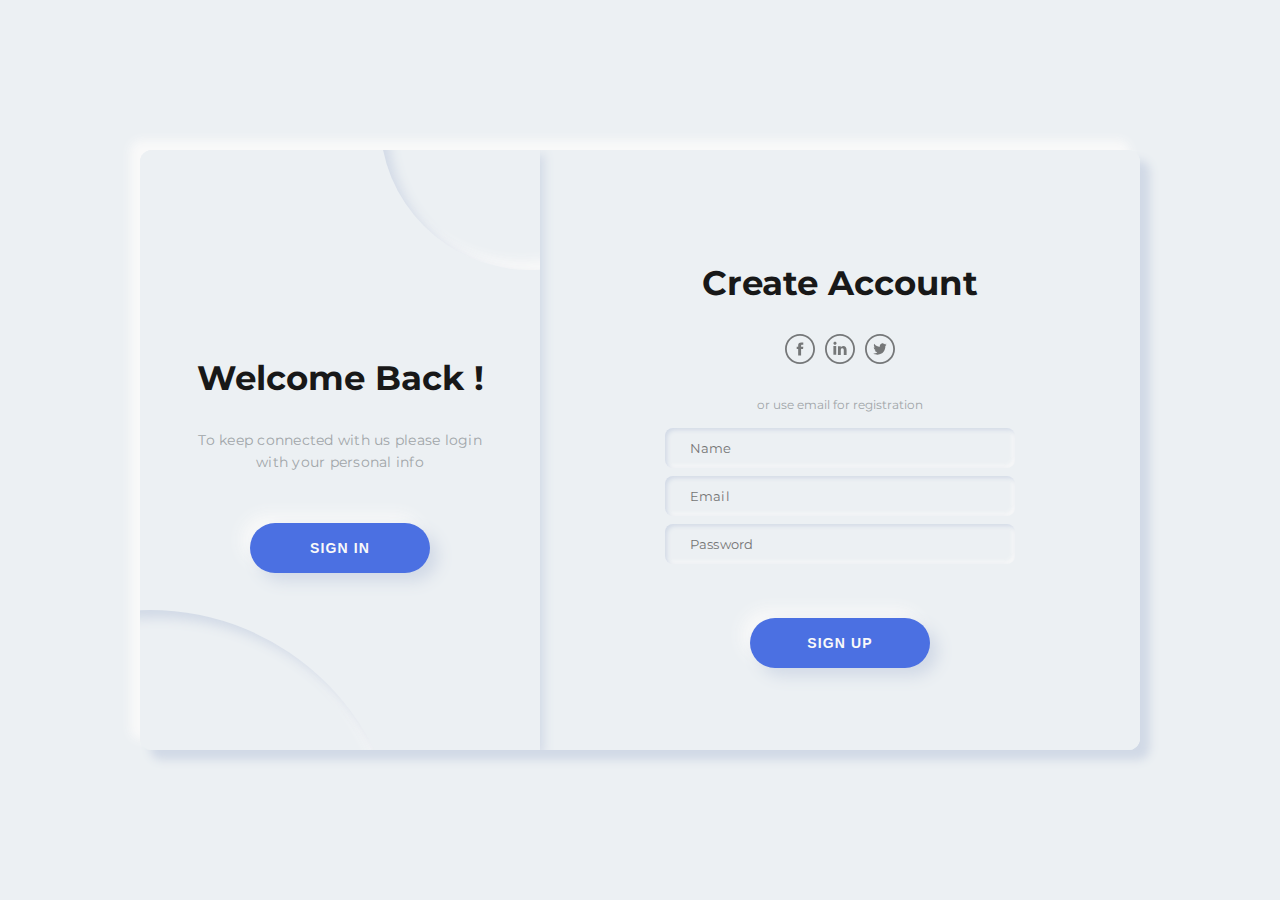
==== src/main/webapp/index.html @ 0974d9fb "index.html - test cool login (incomplete)" ====
<!DOCTYPE html>
<html lang="es" dir="ltr">
  <head>
    <meta name="viewport" content="width=device-width, user-scalable=no, initial-scale=1.0">
    <meta charset="utf-8">
    <link rel="stylesheet" type="text/css" href="main.css">
    <link href="https://fonts.googleapis.com/css2?family=Montserrat:wght@400;700;800&display=swap" rel="stylesheet">
  </head>
  <body>
    <div class="main">
      <div class="container a-container" id="a-container">
        <form class="form" id="a-form" method="" action="">
          <h2 class="form_title title">Create Account</h2>
          <div class="form__icons"><img class="form__icon" src="[data-uri]" alt=""><img class="form__icon" src="[data-uri]"><img class="form__icon" src="[data-uri]"></div><span class="form__span">or use email for registration</span>
          <input class="form__input" type="text" placeholder="Name">
          <input class="form__input" type="text" placeholder="Email">
          <input class="form__input" type="password" placeholder="Password">
          <button class="form__button button submit">SIGN UP</button>
        </form>
      </div>
      <div class="container b-container" id="b-container">
        <form class="form" id="b-form" method="" action="">
          <h2 class="form_title title">Sign in to Website</h2>
          <div class="form__icons"><img class="form__icon" src="[data-uri]" alt=""><img class="form__icon" src="[data-uri]"><img class="form__icon" src="[data-uri]"></div><span class="form__span">or use your email account</span>
          <input class="form__input" type="text" placeholder="Email">
          <input class="form__input" type="password" placeholder="Password"><a class="form__link">Forgot your password?</a>
          <button class="form__button button submit">SIGN IN</button>
        </form>
      </div>
      <div class="switch" id="switch-cnt">
        <div class="switch__circle"></div>
        <div class="switch__circle switch__circle--t"></div>
        <div class="switch__container" id="switch-c1">
          <h2 class="switch__title title">Welcome Back !</h2>
          <p class="switch__description description">To keep connected with us please login with your personal info</p>
          <button class="switch__button button switch-btn">SIGN IN</button>
        </div>
        <div class="switch__container is-hidden" id="switch-c2">
          <h2 class="switch__title title">Hello Friend !</h2>
          <p class="switch__description description">Enter your personal details and start journey with us</p>
          <button class="switch__button button switch-btn">SIGN UP</button>
        </div>
      </div>
    </div>
    <!-- <script src="main.js"></script> -->
  </body>
</html>
---- src/main/webapp/main.css ----
/* author: https://codepen.io/ricardoolivaalonso/pen/YzyaRPN
Ricardo Oliva Alonso */
*, *::after, *::before {
  margin: 0;
  padding: 0;
  box-sizing: border-box;
  user-select: none;
}

/* Generic */
body {
  width: 100%;
  height: 100vh;
  display: flex;
  justify-content: center;
  align-items: center;
  font-family: "Montserrat", sans-serif;
  font-size: 12px;
  background-color: #ecf0f3;
  color: #a0a5a8;
}

/**/
.main {
  position: relative;
  width: 1000px;
  min-width: 1000px;
  min-height: 600px;
  height: 600px;
  padding: 25px;
  background-color: #ecf0f3;
  box-shadow: 10px 10px 10px #d1d9e6, -10px -10px 10px #f9f9f9;
  border-radius: 12px;
  overflow: hidden;
}
@media (max-width: 1200px) {
  .main {
    transform: scale(0.7);
  }
}
@media (max-width: 1000px) {
  .main {
    transform: scale(0.6);
  }
}
@media (max-width: 800px) {
  .main {
    transform: scale(0.5);
  }
}
@media (max-width: 600px) {
  .main {
    transform: scale(0.4);
  }
}

.container {
  display: flex;
  justify-content: center;
  align-items: center;
  position: absolute;
  top: 0;
  width: 600px;
  height: 100%;
  padding: 25px;
  background-color: #ecf0f3;
  transition: 1.25s;
}

.form {
  display: flex;
  justify-content: center;
  align-items: center;
  flex-direction: column;
  width: 100%;
  height: 100%;
}
.form__icon {
  object-fit: contain;
  width: 30px;
  margin: 0 5px;
  opacity: 0.5;
  transition: 0.15s;
}
.form__icon:hover {
  opacity: 1;
  transition: 0.15s;
  cursor: pointer;
}
.form__input {
  width: 350px;
  height: 40px;
  margin: 4px 0;
  padding-left: 25px;
  font-size: 13px;
  letter-spacing: 0.15px;
  border: none;
  outline: none;
  font-family: "Montserrat", sans-serif;
  background-color: #ecf0f3;
  transition: 0.25s ease;
  border-radius: 8px;
  box-shadow: inset 2px 2px 4px #d1d9e6, inset -2px -2px 4px #f9f9f9;
}
.form__input:focus {
  box-shadow: inset 4px 4px 4px #d1d9e6, inset -4px -4px 4px #f9f9f9;
}
.form__span {
  margin-top: 30px;
  margin-bottom: 12px;
}
.form__link {
  color: #181818;
  font-size: 15px;
  margin-top: 25px;
  border-bottom: 1px solid #a0a5a8;
  line-height: 2;
}

.title {
  font-size: 34px;
  font-weight: 700;
  line-height: 3;
  color: #181818;
}

.description {
  font-size: 14px;
  letter-spacing: 0.25px;
  text-align: center;
  line-height: 1.6;
}

.button {
  width: 180px;
  height: 50px;
  border-radius: 25px;
  margin-top: 50px;
  font-weight: 700;
  font-size: 14px;
  letter-spacing: 1.15px;
  background-color: #4B70E2;
  color: #f9f9f9;
  box-shadow: 8px 8px 16px #d1d9e6, -8px -8px 16px #f9f9f9;
  border: none;
  outline: none;
}

/**/
.a-container {
  z-index: 100;
  left: calc(100% - 600px );
}

.b-container {
  left: calc(100% - 600px );
  z-index: 0;
}

.switch {
  display: flex;
  justify-content: center;
  align-items: center;
  position: absolute;
  top: 0;
  left: 0;
  height: 100%;
  width: 400px;
  padding: 50px;
  z-index: 200;
  transition: 1.25s;
  background-color: #ecf0f3;
  overflow: hidden;
  box-shadow: 4px 4px 10px #d1d9e6, -4px -4px 10px #f9f9f9;
}
.switch__circle {
  position: absolute;
  width: 500px;
  height: 500px;
  border-radius: 50%;
  background-color: #ecf0f3;
  box-shadow: inset 8px 8px 12px #d1d9e6, inset -8px -8px 12px #f9f9f9;
  bottom: -60%;
  left: -60%;
  transition: 1.25s;
}
.switch__circle--t {
  top: -30%;
  left: 60%;
  width: 300px;
  height: 300px;
}
.switch__container {
  display: flex;
  justify-content: center;
  align-items: center;
  flex-direction: column;
  position: absolute;
  width: 400px;
  padding: 50px 55px;
  transition: 1.25s;
}
.switch__button {
  cursor: pointer;
}
.switch__button:hover {
  box-shadow: 6px 6px 10px #d1d9e6, -6px -6px 10px #f9f9f9;
  transform: scale(0.985);
  transition: 0.25s;
}
.switch__button:active, .switch__button:focus {
  box-shadow: 2px 2px 6px #d1d9e6, -2px -2px 6px #f9f9f9;
  transform: scale(0.97);
  transition: 0.25s;
}

/**/
.is-txr {
  left: calc(100% - 400px );
  transition: 1.25s;
  transform-origin: left;
}

.is-txl {
  left: 0;
  transition: 1.25s;
  transform-origin: right;
}

.is-z200 {
  z-index: 200;
  transition: 1.25s;
}

.is-hidden {
  visibility: hidden;
  opacity: 0;
  position: absolute;
  transition: 1.25s;
}

.is-gx {
  animation: is-gx 1.25s;
}

@keyframes is-gx {
  0%, 10%, 100% {
    width: 400px;
  }
  30%, 50% {
    width: 500px;
  }
}
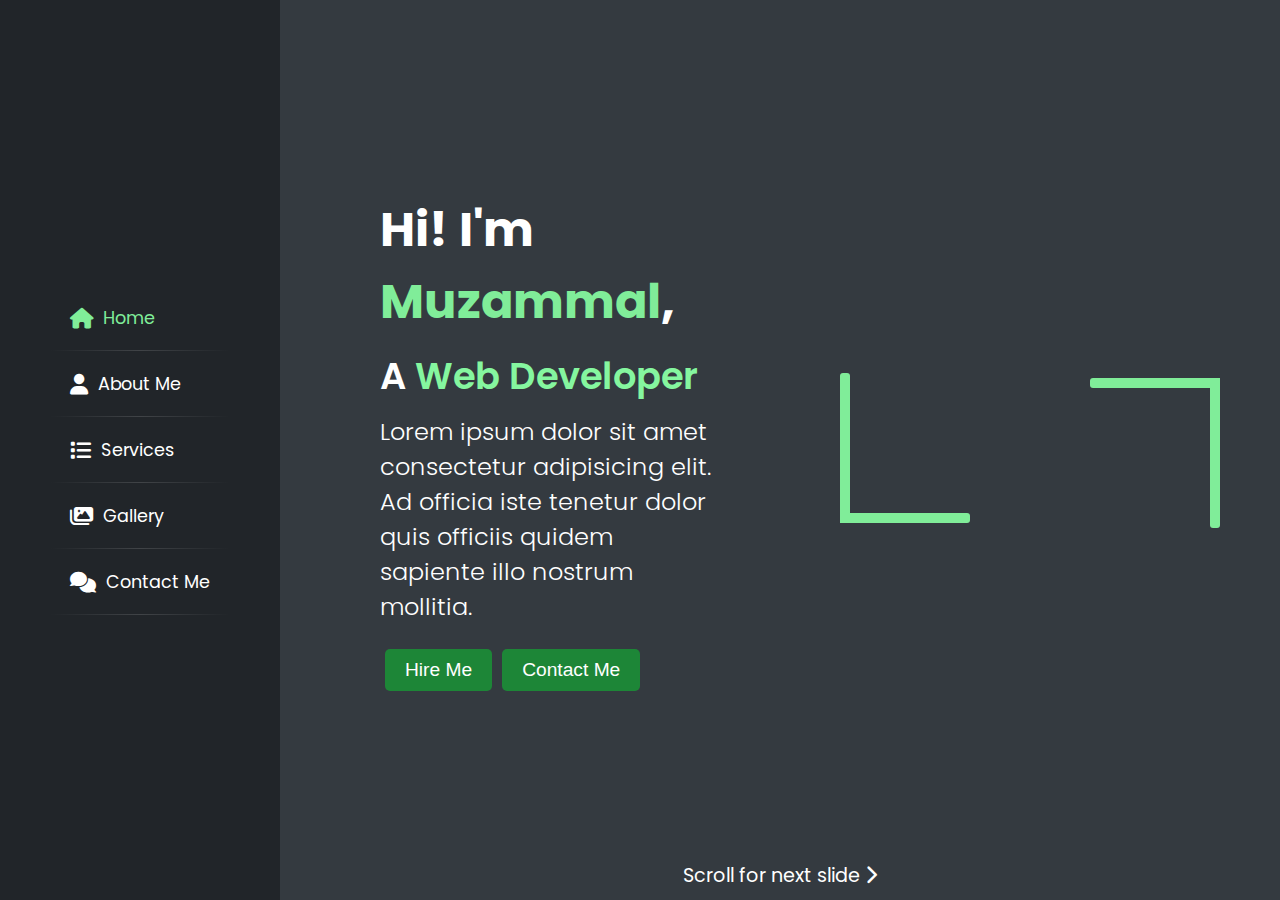
==== commit 4ec6fe9e: "html example page" ====
--- a/src/main/webapp/index.html
+++ b/src/main/webapp/index.html
@@ -1,47 +1,208 @@
 <!DOCTYPE html>
-<html lang="es" dir="ltr">
-  <head>
-    <meta name="viewport" content="width=device-width, user-scalable=no, initial-scale=1.0">
-    <meta charset="utf-8">
-    <link rel="stylesheet" type="text/css" href="main.css">
-    <link href="https://fonts.googleapis.com/css2?family=Montserrat:wght@400;700;800&display=swap" rel="stylesheet">
-  </head>
-  <body>
-    <div class="main">
-      <div class="container a-container" id="a-container">
-        <form class="form" id="a-form" method="" action="">
-          <h2 class="form_title title">Create Account</h2>
-          <div class="form__icons"><img class="form__icon" src="[data-uri]" alt=""><img class="form__icon" src="[data-uri]"><img class="form__icon" src="[data-uri]"></div><span class="form__span">or use email for registration</span>
-          <input class="form__input" type="text" placeholder="Name">
-          <input class="form__input" type="text" placeholder="Email">
-          <input class="form__input" type="password" placeholder="Password">
-          <button class="form__button button submit">SIGN UP</button>
-        </form>
-      </div>
-      <div class="container b-container" id="b-container">
-        <form class="form" id="b-form" method="" action="">
-          <h2 class="form_title title">Sign in to Website</h2>
-          <div class="form__icons"><img class="form__icon" src="[data-uri]" alt=""><img class="form__icon" src="[data-uri]"><img class="form__icon" src="[data-uri]"></div><span class="form__span">or use your email account</span>
-          <input class="form__input" type="text" placeholder="Email">
-          <input class="form__input" type="password" placeholder="Password"><a class="form__link">Forgot your password?</a>
-          <button class="form__button button submit">SIGN IN</button>
-        </form>
-      </div>
-      <div class="switch" id="switch-cnt">
-        <div class="switch__circle"></div>
-        <div class="switch__circle switch__circle--t"></div>
-        <div class="switch__container" id="switch-c1">
-          <h2 class="switch__title title">Welcome Back !</h2>
-          <p class="switch__description description">To keep connected with us please login with your personal info</p>
-          <button class="switch__button button switch-btn">SIGN IN</button>
-        </div>
-        <div class="switch__container is-hidden" id="switch-c2">
-          <h2 class="switch__title title">Hello Friend !</h2>
-          <p class="switch__description description">Enter your personal details and start journey with us</p>
-          <button class="switch__button button switch-btn">SIGN UP</button>
-        </div>
-      </div>
-    </div>
-    <!-- <script src="main.js"></script> -->
-  </body>
+<html lang="en">
+
+<head>
+	<meta charset="UTF-8">
+	<meta name="viewport" content="width=device-width, initial-scale=1.0">
+	<link rel="stylesheet" href="https://cdnjs.cloudflare.com/ajax/libs/font-awesome/6.5.2/css/all.min.css">
+	<link rel="stylesheet" href="https://cdn.jsdelivr.net/npm/swiper@10/swiper-bundle.min.css">
+	<link rel="stylesheet" href="style.css">
+	<script defer src="https://cdnjs.cloudflare.com/ajax/libs/Swiper/11.0.5/swiper-bundle.min.js"></script>
+	<script defer src="main.js"></script>
+	<title>Document</title>
+</head>
+
+<body>
+
+	<main>
+		<aside>
+			<ul class="Links">
+				<li onclick="Navigate(0)" class="activeLink"><i class="fa-solid fa-house"></i>
+					<p>Home</p>
+				</li>
+				<li onclick="Navigate(1)"><i class="fa-solid fa-user"></i>
+					<p>About Me</p>
+				</li>
+				<li onclick="Navigate(2)"><i class="fa-solid fa-list"></i>
+					<p>Services</p>
+				</li>
+				<li onclick="Navigate(3)"><i class="fa-solid fa-images"></i>
+					<p>Gallery</p>
+				</li>
+				<li onclick="Navigate(4)"><i class="fa-solid fa-comments"></i>
+					<p>Contact Me</p>
+				</li>
+			</ul>
+		</aside>
+		<div class="swiper mySwiper">
+			<div class="SlideContainer swiper-wrapper">
+				<div class="swiper-slide home-slide">
+					<div class="HomeContent">
+						<h1>Hi! I'm <span class="stylized-name">Muzammal</span>,</h1>
+						<h2>A <span class="proffesions">Web Developer</span></h2>
+						<p class="heroline">Lorem ipsum dolor sit amet consectetur adipisicing elit. Ad officia iste
+							tenetur dolor quis officiis quidem sapiente illo nostrum mollitia.</p>
+						<div class="buttonGroup"><button>Hire Me</button><button>Contact Me</button></div>
+					</div>
+					<div class="SideImg">
+						<div class="top-right-corner">
+							<hr class="hr1">
+							<hr class="hr2">
+						</div>
+						<img src="https://picsum.photos/id/237/200/200" alt="">
+						<div class="bottom-left-corner">
+							<hr class="hr1">
+							<hr class="hr2">
+						</div>
+					</div>
+					<p class="slide-help">Scroll for next slide <i class="fa-solid fa-chevron-right fa-shake"></i>
+					</p>
+				</div>
+				<div class="swiper-slide">
+					<div class="about-us">
+						<h1 class="heading">About Me</h1>
+						<h3 class="sub-heading">I'm Muzammal, <span class="proffesions">A Web Developer</span></h3>
+						<p class="aboutme-deatils">
+							Lorem ipsum dolor sit amet consectetur adipisicing elit. Impedit iure, iste debitis unde
+							maiores earum, ipsam quaerat quo magni sunt nisi at ullam nostrum pariatur soluta mollitia
+							omnis consectetur qui similique doloribus vitae sit est in modi. Officia libero, animi
+							repellendus debitis labore ipsa exercitationem ut ex. Natus ullam officiis qui fuga optio
+							incidunt, ipsum atque ducimus quas ad eveniet nulla sit consectetur velit inventore possimus
+							quae provident, repudiandae eaque sed quos mollitia omnis error. Hic animi porro asperiores
+							ratione voluptatibus commodi, architecto officia nobis ducimus sint, placeat enim? Ab
+							obcaecati ad provident et possimus. Ullam ipsa laborum sint autem!
+						</p>
+						<div class="about-me-divison">
+							<div class="about-me-table">
+								<li><span>Experience:</span> 5+ years</li>
+								<li><span>Country:</span> Pakistan</li>
+								<li><span>Avability:</span> 24/7 </li>
+								<li><span>Satisfied Clients:</span>200+</li>
+								<li><span>Age</span>:20</li>
+								<li><span>Phone</span>:123-456-7890</li>
+								<li><span>Language Used:</span>HTML</li>
+								<li><span>Degree</span>:CS</li>
+								<div class="buttonGroup"><button>Hire Me</button><button>Contact Me</button></div>
+							</div>
+
+							<div class="skill-bar">
+								<li>
+									<p>HTML</p>
+									<div class="bar">
+										<div class="active-bar" style="width:99%"></div>
+									</div>
+								</li>
+								<li>
+									<p>CSS</p>
+									<div class="bar">
+										<div class="active-bar" style="width:80%"></div>
+									</div>
+								</li>
+								<li>
+									<p>JavaScript</p>
+									<div class="bar">
+										<div class="active-bar" style="width:85%"></div>
+									</div>
+								</li>
+								<li>
+									<p>Python</p>
+									<div class="bar">
+										<div class="active-bar" style="width:50%"></div>
+									</div>
+								</li>
+								<li>
+									<p>Django</p>
+									<div class="bar">
+										<div class="active-bar" style="width:60%"></div>
+									</div>
+								</li>
+							</div>
+						</div>
+					</div>
+				</div>
+				<div class="swiper-slide services">
+
+					<h1 class="heading">Services</h1>
+					<div class="service">
+						<div class="service-icon"><i class="fa-solid fa-pen-ruler"></i></div>
+						<h2>Web Design</h2>
+						<p>Lorem ipsum dolor sit amet consectetur adipisicing elit. Id, quod.</p>
+					</div>
+					<div class="service">
+						<div class="service-icon"><i class="fa-solid fa-globe"></i></div>
+						<h2>Web Development</h2>
+						<p>Lorem ipsum dolor sit amet consectetur adipisicing elit. Id, quod.</p>
+					</div>
+					<div class="service">
+						<div class="service-icon"><i class="fa-solid fa-magnifying-glass"></i></div>
+						<h2>SEO</h2>
+						<p>Lorem ipsum dolor sit amet consectetur adipisicing elit. Id, quod.</p>
+					</div>
+					<div class="service">
+						<div class="service-icon"><i class="fa-solid fa-image"></i></div>
+						<h2>Graphic Designer</h2>
+						<p>Lorem ipsum dolor sit amet consectetur adipisicing elit. Id, quod.</p>
+					</div>
+					<div class="service">
+						<div class="service-icon"><i class="fa-solid fa-mobile-screen-button"></i></div>
+						<h2>Software Developer</h2>
+						<p>Lorem ipsum dolor sit amet consectetur adipisicing elit. Id, quod.</p>
+					</div>
+					<div class="service">
+						<div class="service-icon"><i class="fa-solid fa-database"></i></div>
+						<h2>Database Admin</h2>
+						<p>Lorem ipsum dolor sit amet consectetur adipisicing elit. Id, quod.</p>
+					</div>
+				</div>
+				<div class="swiper-slide gallery">
+					<h1 class="heading">Gallery</h1>
+					<div class="project"><img src="https://picsum.photos/200/300?random=1" alt=""></div>
+					<div class="project"><img src="https://picsum.photos/200/300?random=2" alt=""></div>
+					<div class="project"><img src="https://picsum.photos/200/300?random=3" alt=""></div>
+					<div class="project"><img src="https://picsum.photos/200/300?random=4" alt=""></div>
+					<div class="project"><img src="https://picsum.photos/200/300?random=5" alt=""></div>
+					<div class="project"><img src="https://picsum.photos/200/300?random=6" alt=""></div>
+				</div>
+				<div class="swiper-slide contactMe">
+					<h1 class="heading">Contact Me</h1>
+					<div class="contactinfo"><i class="fa-solid fa-phone"></i>
+						<h3>Mobile No</h3>
+						<p>123-456-7890</p>
+					</div>
+					<div class="contactinfo"><i class="fa-solid fa-location-dot"></i>
+						<h3>Location</h3>
+						<p>Somewhere On Earth</p>
+					</div>
+					<div class="contactinfo"><i class="fa-regular fa-envelope"></i>
+						<h3>Email</h3>
+						<p>abc123@gmail.com</p>
+					</div>
+					<div class="contactinfo"><i class="fa-solid fa-globe"></i>
+						<h3>Website</h3>
+						<p>www.abc123.com</p>
+					</div>
+					<form>
+						<h2>Send Me A Message <div class="SocialLinks">
+								<i class="fa-brands fa-codepen"></i>
+								<i class="fa-brands fa-instagram"></i>
+								<i class="fa-brands fa-twitter"></i>
+								<i class="fa-brands fa-twitter"></i>
+								<i class="fa-brands fa-facebook"></i>
+							</div>
+						</h2>
+						<input type="text" placeholder="Name">
+						<input type="text" placeholder="email">
+						<textarea rows="10" placeholder="Type your Message Here..."></textarea>
+						<button class="primary">Send</button>
+
+					</form>
+					<footer>
+						<li>Copyright © 2023 Muzammal.</li>
+					</footer>
+				</div>
+			</div>
+	</main>
+
+</body>
+
 </html>--- a/src/main/webapp/style.css
+++ b/src/main/webapp/style.css
@@ -0,0 +1,520 @@
+/* author: https://codepen.io/MuzammalAhmed/pen/qBGVZPe
+Muzammal Ahmed */
+
+
+@import url('https://fonts.googleapis.com/css2?family=Poppins:ital,wght@0,100;0,200;0,300;0,400;0,500;0,600;0,700;0,800;0,900;1,100;1,200;1,300;1,500;1,600;1,700;1,800;1,900&display=swap');
+@import url('https://fonts.googleapis.com/css2?family=Bonbon&display=swap');
+
+* {
+    padding: 0;
+    margin: 0;
+    box-sizing: border-box;
+}
+
+body {
+    height: 100vh;
+}
+
+main {
+    display: flex;
+    height: 100%;
+    width: 100%;
+    font-family: Poppins;
+}
+
+aside {
+    width: 280px;
+    display: flex;
+    flex-direction: column;
+    height: 100%;
+    font-size: 1.1rem;
+    background-color: #212529;
+    backdrop-filter: blur(20px);
+}
+
+.Links {
+    display: flex;
+    flex-direction: column;
+    margin: auto;
+}
+
+aside li {
+    list-style-type: none;
+    display: flex;
+    padding: 20px;
+    gap: 10px;
+    color: white;
+    align-items: center;
+    cursor: pointer;
+    position: relative;
+    transition-duration: 0.2s;
+}
+
+aside li:hover {
+    color: #80ed99;
+}
+
+aside li::after {
+    position: absolute;
+    width: 100%;
+    left: 0px;
+    height: 1px;
+    background: linear-gradient(to left, transparent, #ffffff24, transparent);
+    content: '';
+    bottom: 0px;
+}
+
+aside li i {
+    font-size: 1.3rem;
+}
+.activeLink{
+    color:#80ed99
+}
+.mySwiper {
+
+    flex: 1;
+    height: 100%;
+}
+
+.home-slide {
+    color: white;
+    display: flex;
+    background-color: #343a40;
+}
+
+.HomeContent {
+    margin: auto 0px;
+    flex: 1;
+    height: auto;
+    
+    padding: 100px;
+    user-select: none;
+}
+
+.SideImg {
+    width: 30%;
+
+
+    margin: auto 10px;
+    margin-right: 100px;
+    position: relative;
+}
+
+.SideImg img {
+    width: 100%;
+    border-radius: 10px;
+}
+
+.SideImg .top-right-corner,
+.bottom-left-corner {
+    position: absolute;
+}
+
+.bottom-left-corner {
+    left: -50px;
+    bottom: -50px;
+    rotate: -90deg;
+}
+
+.top-right-corner {
+    right: -50px;
+    top: -50px;
+    rotate: 90deg;
+}
+
+.hr1 {
+    width: 150px;
+    height: 10px;
+    border: none;
+    background: #80ed99;
+    border-top-right-radius: 3px;
+    border-bottom-right-radius: 3px;
+}
+
+.hr2 {
+    width: 10px;
+    height: 120px;
+    border-bottom-left-radius: 3px;
+
+    background: #80ed99;
+    border: none;
+    border-bottom-right-radius: 3px;
+}
+
+.HomeContent h1 {
+    font-size: 3em;
+    font-weight: 700;
+    margin-bottom: 10px;
+}
+
+.HomeContent h2 {
+    font-size: 2.3em;
+    margin-bottom: 10px;
+    font-weight: 600;
+
+}
+
+.HomeContent h1 .stylized-name {
+    font-weight: 700;
+    color: #80ed99;
+}
+
+.proffesions {
+    color: #85f69f;
+}
+
+.HomeContent .heroline {
+    font-size: 1.5rem;
+    font-weight: 300;
+    padding-right:50px;
+}
+
+.buttonGroup {
+    display: flex;
+    padding: 10px 0px;
+    margin-top: 10px;
+}
+
+.buttonGroup button ,.primary{
+    padding: 10px 20px;
+    border: none;
+    outline: none;
+    font-size: 1.2rem;
+    font-weight: 500;
+    margin: 5px;
+    cursor: pointer;
+    background-color: #1d8637;
+    color: white;
+    border-radius: 5px;
+}
+
+.slide-help {
+    position: absolute;
+    bottom: 10px;
+    width: 100%;
+    text-align: center;
+    font-weight: 400;
+    z-index: 100;
+    left: 0%;
+    width: 100%;
+    box-sizing: border-box;
+    font-size: 1.2rem;
+}
+
+
+
+.mySwiper {
+    width: 80vw;
+    height: 100vh;
+    overflow: hidden;
+    background-color: #343a40;
+}
+
+.swiper-slide {
+    width: 100%;
+
+    background-color: #343a40;
+    height: 100%;
+}
+
+.about-us {
+    width:100%;
+    height:100%;
+
+    padding: 100px;
+    color: white;
+}
+
+.heading {
+    padding: 20px 10px;
+    font-size: 2.5rem;
+    color: #80ed99;
+}
+
+.about-us h3 {
+    padding: 10px;
+
+}
+
+.aboutme-deatils {
+    padding: 20px;
+    font-weight: 300;
+}
+
+.about-me-divison {
+    display: flex;
+}
+
+.about-me-table {
+    width: 60%;
+    display: grid;
+    grid-template-columns: repeat(2, 50%);
+}
+
+.about-me-table li {
+    padding: 20px;
+    position: relative;
+}
+
+.about-me-table li::after {
+    position: absolute;
+    width: 100%;
+    left: 0px;
+    height: 1px;
+    background: linear-gradient(to left, transparent, #ffffff77, transparent);
+    content: '';
+    bottom: 0px;
+}
+
+.about-me-table span {
+    color: #80ed99;
+    font-weight: bold;
+    margin-right: 5px;
+}
+
+.about-me-table .buttonGroup {
+    grid-column: 1/span 2;
+    justify-content: center;
+    padding: 50px;
+    flex: 1;
+}
+
+.skill-bar {
+    width: calc(40% - 20px);
+}
+
+.skill-bar li {
+    width: 100%;
+    padding: 10px;
+}
+
+.skill-bar p {
+    color: #80ed99;
+    font-weight: bold;
+    margin: 10px;
+}
+
+.skill-bar .bar {
+    width: 100%;
+    height: 15px;
+    background-color: #272c30;
+    border-radius: 20px;
+
+}
+
+.active-bar {
+    background-color: #80ed99;
+    height: 100%;
+    width: auto;
+    border-radius: 20px;
+}
+
+.services {
+    color: white;
+    display: grid;
+    grid-template-columns: repeat(3, calc(34% - 10px));
+    grid-template-rows: 100px calc(50% - 50px) calc(50% - 50px);
+    padding: 100px ;
+    box-sizing: border-box;
+}
+
+.services .heading {
+    grid-column: 1/span 3;
+}
+
+.services .service {
+    display: flex;
+    text-align: center;
+    justify-content: center;
+    padding: 15px;
+    background-color: rgba(0, 0, 0, 0.437);
+    border-radius: 5px;
+    margin: 20px;
+    backdrop-filter: blur(10px);
+    flex-direction: column;
+
+    transition-duration: 0.25s;
+}
+
+.services .service i {
+    font-size: 3rem;
+    color:#80ed99
+}
+
+.services .service .service-icon {
+    padding: 0px 50px;
+    border-radius: 5px;
+    margin: 20px auto;
+}
+.service h2{
+    color:#80ed99
+}
+.service:hover {
+    background-color: #80ed99;
+    color: #176d2d
+}
+.service:hover h2,.service:hover i{
+    color: #176d2d
+}
+
+.gallery {
+    display: grid;
+    grid-template-columns: repeat(3, 33%);
+    padding:100px;
+    grid-template-rows: 100px calc(50% - 50px) calc(50% - 50px);
+}
+
+.gallery h1,
+.gallery h2 {
+    grid-column: 1/span 3;
+}
+
+.gallery h2 {
+    color: white;
+    font-weight: 600;
+    font-size: 1.5rem;
+    padding: 20px 10px;
+}
+
+.gallery .project {
+    margin: 25px 20px;
+    margin-top: 0px;
+    background: #212529;
+    padding: 5px;
+    border-radius: 20px;
+}
+
+.gallery .project img {
+    width: 100%;
+    height: 100%;
+    border-radius: 10px;
+    object-fit: cover;
+    border:none;
+}
+
+.contactMe {
+    display: grid;
+    grid-template-columns: 20% 80%;
+    grid-template-rows: 80px calc(25% - 20px) calc(25% - 20px) calc(25% - 20px) calc(25% - 20px);
+    position: relative;
+    padding:100px;
+}
+
+.contactMe h1 {
+    grid-column: 1/span 3;
+    font-size:2.5rem;
+    padding:30px;
+}
+
+.contactMe form {
+    grid-area: 2/2/ span 5/span 2;
+}
+
+.contactinfo {
+    display: flex;
+    flex-direction: column;
+    padding: 10px;
+    color: white;
+    justify-content: center;
+    text-align: center;
+    align-items: center;
+}
+
+.contactinfo i {
+    padding: 10px;
+    font-size: 2.5rem;
+    color: #80ed99;
+    margin: 20px auto;
+}
+
+.contactinfo h3 {
+    color: #80ed99;
+}
+
+.contactMe form {
+    display: grid;
+    grid-template-columns: 50% 50%;
+    width: 100%;
+    padding: 20px;
+    height: fit-content;
+    color: white;
+}
+
+.contactMe form h2 {
+    grid-column: 1/span 2;
+    padding: 20px;
+    display: flex;
+}
+
+.contactMe form input {
+    padding: 15px;
+    border-radius: 10px;
+    margin: 20px;
+    font-size: 1.1rem;
+    border: none;
+    color: white;
+    background-color: #212529;
+
+}
+
+.contactMe form input:focus {
+    border: 1px solid #85f69f;
+    outline: none;
+
+}
+
+.contactMe form textarea {
+    width: calc(100% - 40px);
+
+    grid-column: 1/span 2;
+    margin: 20px;
+    padding: 20px;
+    font-size: 1.1rem;
+    border-radius: 10px;
+    resize: none;
+    border:none;
+    border: none;
+    color:white;
+    background-color: #212529;
+}
+
+.contactMe form textarea:focus {
+    border: 1px solid #85f69f !important;
+}
+.contactMe button{
+    grid-column: 1/span 2;
+    margin:20px auto ;
+
+}
+footer{
+    position:absolute;
+    bottom:0px;
+    right:0px;
+    text-align: center;
+    color:white;
+    width:100%;
+    font-weight: 200;
+    font-size: 0.8rem;
+}
+footer li{
+    padding:10px;
+}
+form h2 .SocialLinks{
+    padding:5px;
+    width:fit-content;
+    margin-left:auto;
+    margin-right:10px;
+    background-color: #212529;
+    border-radius: 30px;
+}
+form h2 .SocialLinks i{
+    padding:10px;
+    border-radius: 50%;
+    transition-duration: 0.25s;
+}
+form h2 .SocialLinks i:hover{
+    background-color: #176d2d;
+}
+.about-us{
+    overflow: auto;
+}